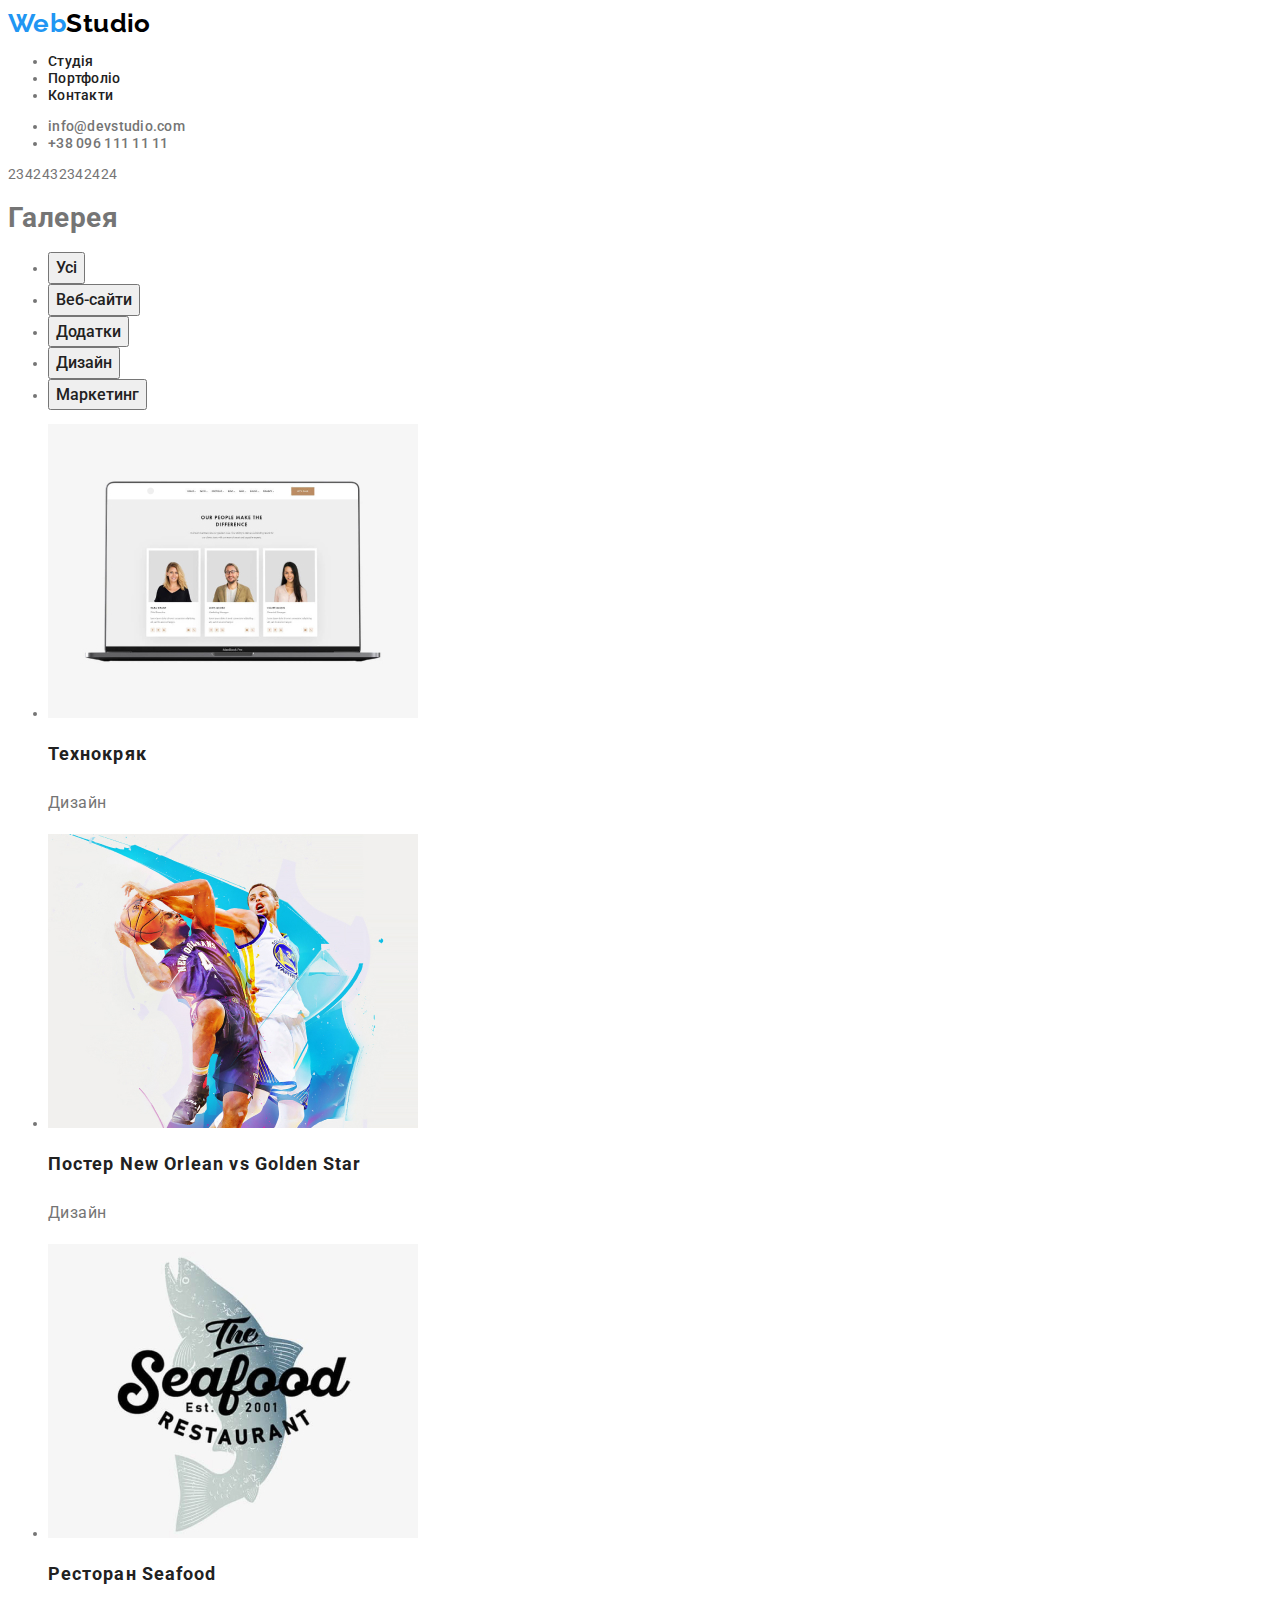
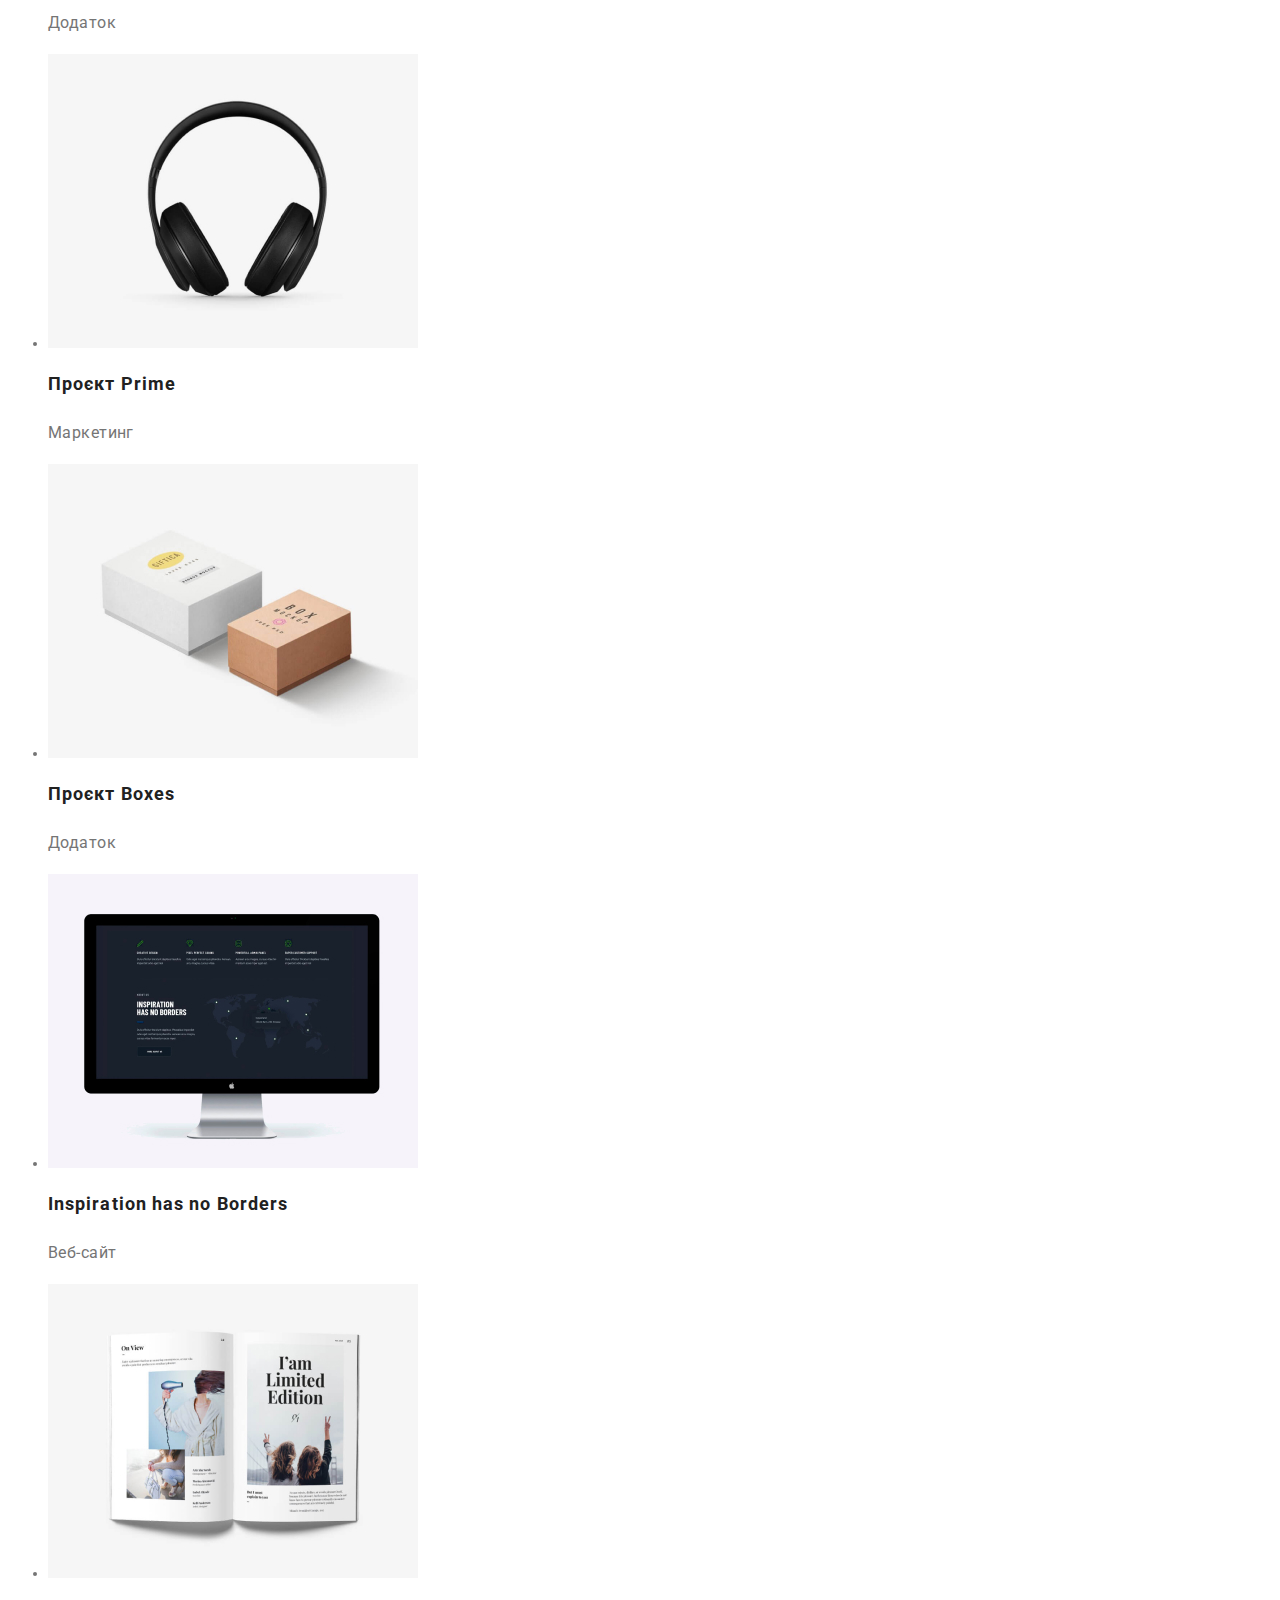
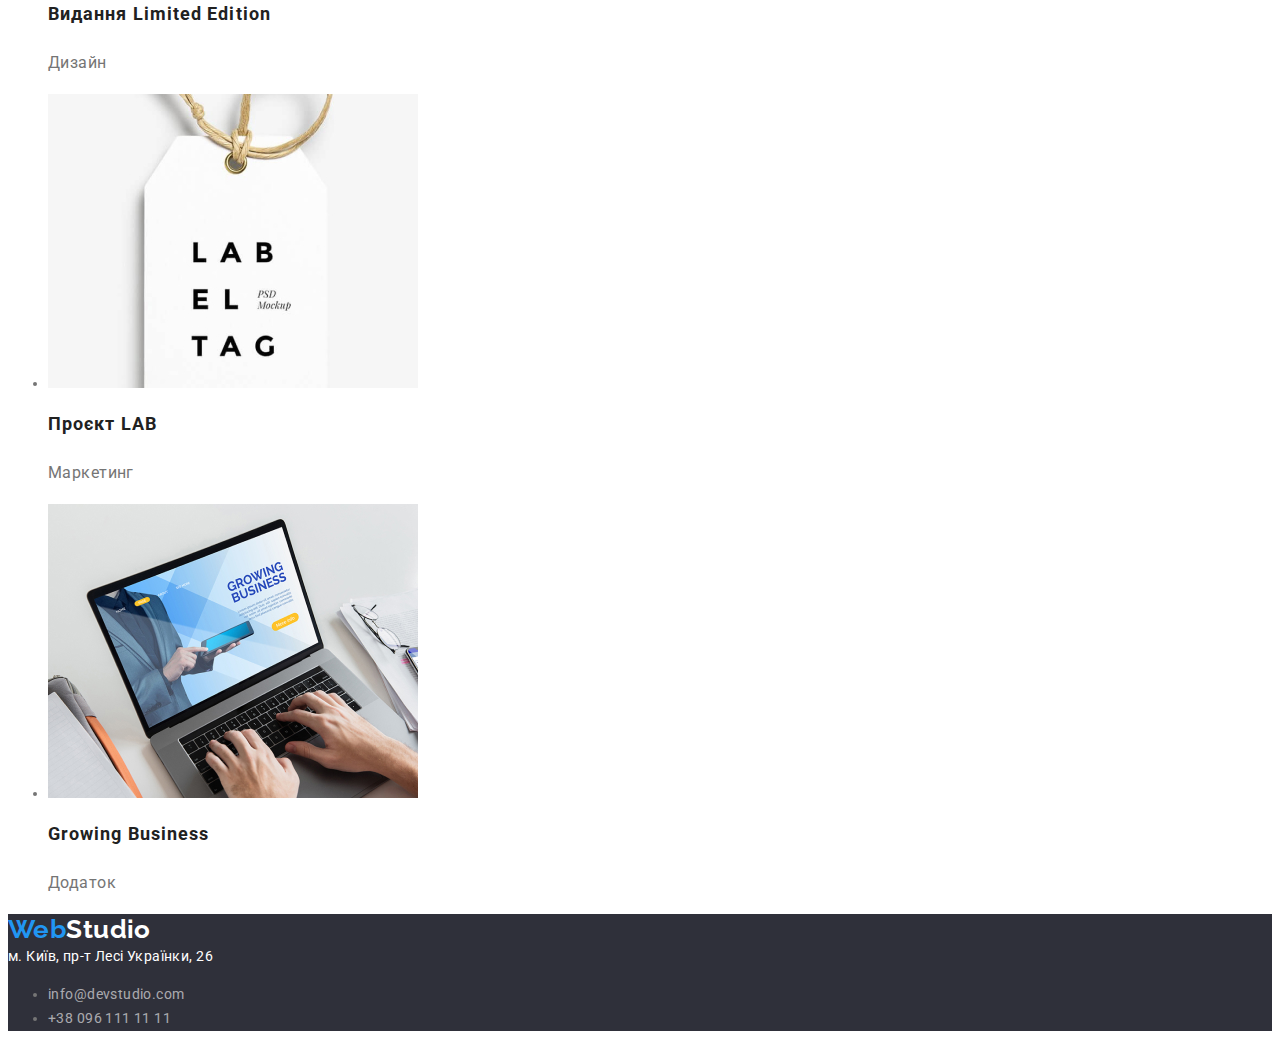
==== portfolio.html @ 1eab0b40 "додає файли дз2" ====
<!DOCTYPE html>
<html lang="en">
<head>
    <meta charset="UTF-8">
    <meta http-equiv="X-UA-Compatible" content="IE=edge">
    <meta name="viewport" content="width=device-width, initial-scale=1.0">
    <title>Document</title>
    <link href="https://fonts.googleapis.com/css2?family=Raleway:wght@700&family=Roboto:wght@400;500;700;900&display=swap"rel="stylesheet">
    <link rel="stylesheet" href="./css/styles.css">
</head>
<body>
<header>

    <a href="./index.html" class="logo link"><span class="first-part">Web</span><span
            class="last-part">Studio</span></a>

    <nav>
        <ul class="site-nav">
            <li><a href="./index.html" class="site-nav-link link">Студія</a></li>
            <li><a href="./portfolio.html" class="site-nav-link link">Портфоліо</a></li>
            <li><a href="" class="site-nav-link link">Контакти</a></li>
        </ul>
    </nav>

    <ul class="header-contacts-list">
        <li class="header-contacts-item"><a href="mailto:info@devstudio.com"
                class="header-contacts-link link">info@devstudio.com</a></li>
        <li class="header-contacts-item"><a href="tel:+380961111111" class="header-contacts-link link">+38 096 111 11
                11</a></li>
    </ul>

</header>


 <main>
    <p>2342432342424</p>


    <section class="gallery">
        <h1>Галерея</h1>
        <ul class="gallery-btn-list">
            <li class="gallery-list-item"><button type="button" class="gallery-btn btn">Усі</button></li>
            <li class="gallery-list-item"><button type="button" class="gallery-btn btn">Веб-сайти</button></li>
            <li class="gallery-list-item"><button type="button" class="gallery-btn btn">Додатки</button></li>
            <li class="gallery-list-item"><button type="button" class="gallery-btn btn">Дизайн</button></li>
            <li class="gallery-list-item"><button type="button" class="gallery-btn btn">Маркетинг</button></li>
        </ul>

        <ul class="gallery-list">
            <li class="gallery-item">
                <a href="" class="link"   >
                    <img src="./images/Веб-сайт.jpg" alt="Технокряк" width="370">
                    <h2 class="gallery-title">Технокряк</h2>
                    <p class="gallery-text">Дизайн</p>
                </a>
            </li>


            <li class="gallery-item">
                <a href="" class="link"  >
                    <img src="./images/Дизайн.jpg" alt="Постер New Orlean vs Golden Star" width="370">
                    <h2 class="gallery-title">Постер New Orlean vs Golden Star</h2>
                    <p class="gallery-text">Дизайн</p>
                </a>
            </li>

            <li class="gallery-item">
                <a href="" class="link"  >
                    <img src="./images/Додаток.jpg" alt="Ресторан Seafood" width="370">
                    <h2 class="gallery-title">Ресторан Seafood</h2>
                    <p class="gallery-text">Додаток</p>
                </a>
            </li>

            <li class="gallery-item">
                <a href="" class="link"  >
                    <img src="./images/Маркетинг.jpg" alt="Проєкт Prime" width="370">
                    <h2 class="gallery-title">Проєкт Prime</h2>
                    <p class="gallery-text">Маркетинг</p>
                </a>
            </li>

            <li class="gallery-item">
                <a href="" class="link"  >
                    <img src="./images/Додаток2.jpg" alt="Проєкт Boxes" width="370">
                    <h2 class="gallery-title">Проєкт Boxes</h2>
                    <p class="gallery-text">Додаток</p>
                </a>
            </li>

            <li class="gallery-item">
                <a href="" class="link"  >
                    <img src="./images/Веб-сайт2.jpg" alt="Inspiration has no Borders" width="370">
                    <h2 class="gallery-title">Inspiration has no Borders</h2>
                    <p class="gallery-text">Веб-сайт</p>
                </a>
            </li>

            <li class="gallery-item">
                <a href="" class="link"  >
                    <img src="./images/Дизайн2.jpg" alt="Видання Limited Edition" width="370">
                    <h2 class="gallery-title">Видання Limited Edition</h2>
                    <p class="gallery-text">Дизайн</p>
                </a>
            </li>

            <li class="gallery-item">
                <a href="" class="link"  >
                    <img src="./images/Маркетинг2.jpg" alt="Проєкт LAB" width="370">
                    <h2 class="gallery-title">Проєкт LAB</h2>
                    <p class="gallery-text">Маркетинг</p>
                </a>
            </li>

            <li class="gallery-item">
                 <a href="" class="link"  >
                    <img src="./images/Додаток3.jpg" alt="Growing Business" width="370">
                    <h2 class="gallery-title">Growing Business</h2>
                    <p class="gallery-text">Додаток</p>
                </a>
            </li>
        </ul>

    </section>
</main>
<footer class="footer">

    <a href="./index.html" class="logo link"><span class="footer-first-part">Web</span><span
            class="footer-last-part">Studio</span></a>
    <address class="address">м. Київ, пр-т Лесі Українки, 26</address>
    <ul class="footer-contacts-list">
        <li class="footer-contacts-item"><a href="mailto:info@devstudio.com"
                class="footer-contacts-link link">info@devstudio.com</a></li>
        <li class="footer-contacts-item"><a href="tel:+380961111111" class="footer-contacts-link link">+38 096 111 11
                11</a></li>
    </ul>

</footer>


</body>
</html>
---- css/styles.css ----
/* Основной цвет текста #212121 */
/* Вторичный цвет текста #757575 */
/* белый #FFFFFF */
/* фон #2F303A */
/* акцент #2196F3 */
/* адрес color: rgba(255, 255, 255, 0.6); */
:root {
    --main-text-color:#212121;
    --accent-color:#2196F3;
    --white-color:#FFFFFF;
    --main-color:#757575;
    --gray-color:#2F303A;
} 


body{
    background-color: var(--white-color);
    color: var(--main-color);
    font-family: Roboto, sans-serif; 
    font-size: 14px;
    letter-spacing: 0.03em;
}
/* button */


.btn {
    cursor: pointer;
}
/* link */
 .link {
    text-decoration: none;
 }
 

/* logo */
.logo {
    font-family: Raleway, sans-serif;
    font-weight: 700;
    font-size: 26px;
    line-height: 1.2;
}
.first-part{
color: var(--accent-color);
}
.last-part{
   color: #000000;
}
/* header */
.site-nav-link {
    color:var(--main-text-color);
    font-weight: 500;
    line-height: 1.14;
    letter-spacing: 0.02em;
}
.site-nav-link:hover,
.site-nav-link:focus{
color: var(--accent-color);
}


.header-contacts-link{
    color: var(--main-color);
    font-weight: 500;
    line-height: 1.14;
    letter-spacing: 0.02em;
}
.header-contacts-link:hover,
.header-contacts-link:focus{
color: var(--accent-color);
}

/* section hero */

.hero{
    background-color: var(--gray-color)
}

.hero-title {
    color: var(--white-color);
    font-weight: 900;
    font-size: 44px;
    line-height: 1.36;
    letter-spacing: 0.06em;
}
.hero-btn{
    font-weight: 700;
    font-size: 16px;
    line-height: 1.87;
    letter-spacing: 0.06em;
    color: var(--white-color);
    font-family: inherit;
    background-color: var(--accent-color);

}


/* features */
.features-title{
    font-weight: 700;
    font-size: 14px;
    line-height: 1.14px;
    color: var(--main-text-color);
}
 .features-text {
     font-size: 14px;
     line-height: 1.7;
 }
/* section-world */
.world-title{
    font-weight: 700;
    font-size: 36px;
    line-height: 42px;
    color:var(--main-text-color);
}


/* teams */
.teams-title{
    font-weight: 700;
    font-size: 36px;
    line-height: 1.16;
    color: var(--main-text-color);
}

.teams-title-name{
    font-weight: 500;
    font-size: 16px;
    line-height: 1.18;     
    color: var(--main-text-color);
}
.team-text{
    font-size: 16px;
    line-height: 1.18;
}

/* footer */
.footer{
    background-color: var(--gray-color);
}
.footer-first-part{
    color: var(--accent-color)
}
.footer-last-part{
color: var(--white-color);
}

.footer-contacts-link {
    color: rgba(255, 255, 255, 0.6);
    line-height: 1.7;
}
.footer-contacts-link:hover,
.footer-contacts-link:focus {
    color: var(--accent-color);
}
.address{
    line-height: 1.71;      
    color: #FFFFFF;
    font-style: normal;
}
/* gallery-btn */
.gallery{


}
.gallery-btn {
    font-weight: 500;
    font-size: 16px;
    line-height: 1.6;
    color: var(--main-text-color);
    font-family: inherit;
}
.gallery-btn:hover,
.gallery-btn:focus
{
    color: var(--white-color);
    background-color: var(--accent-color);
}



/* gallery-title */
.gallery-title{
    font-weight: 700;
    font-size: 18px;
    line-height: 2;
    letter-spacing: 0.06em;
    color: #212121;
}
.gallery-text{
    font-size: 16px;
    line-height: 30px;
    color: #757575;
}
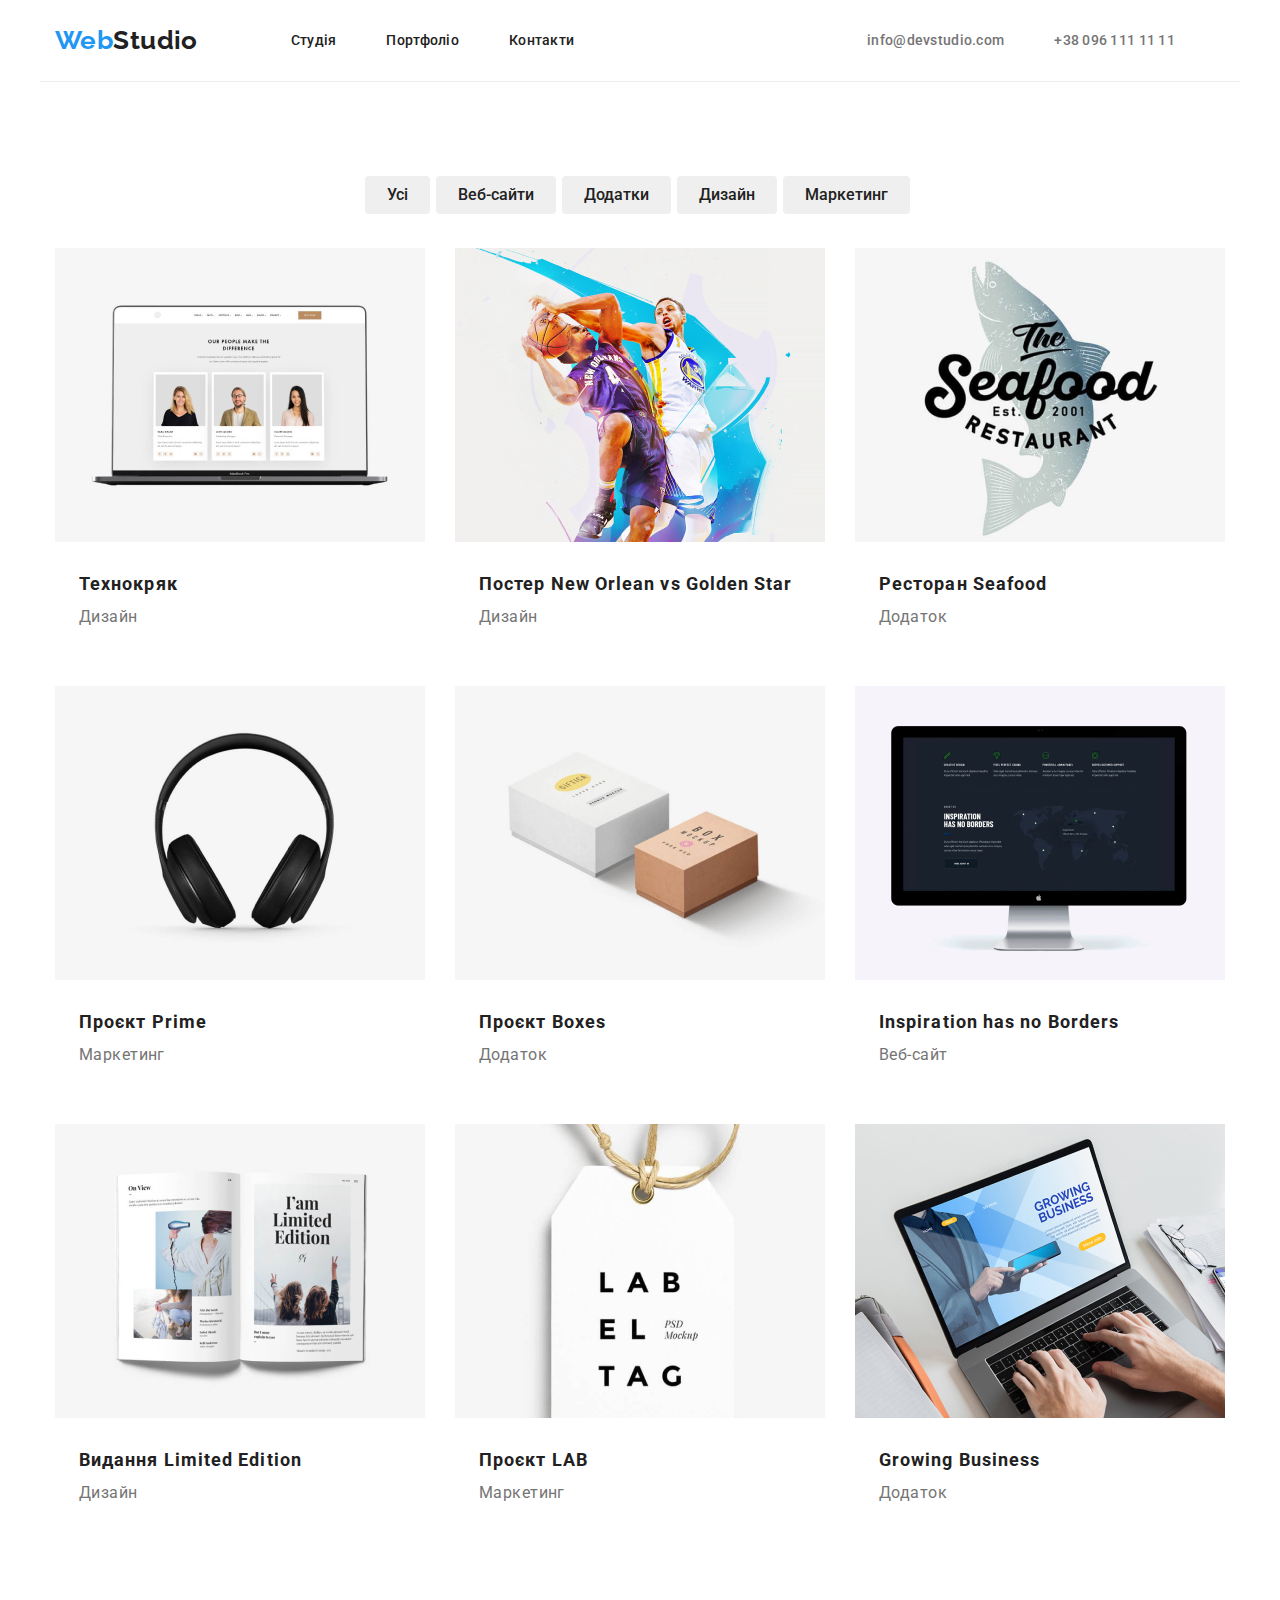
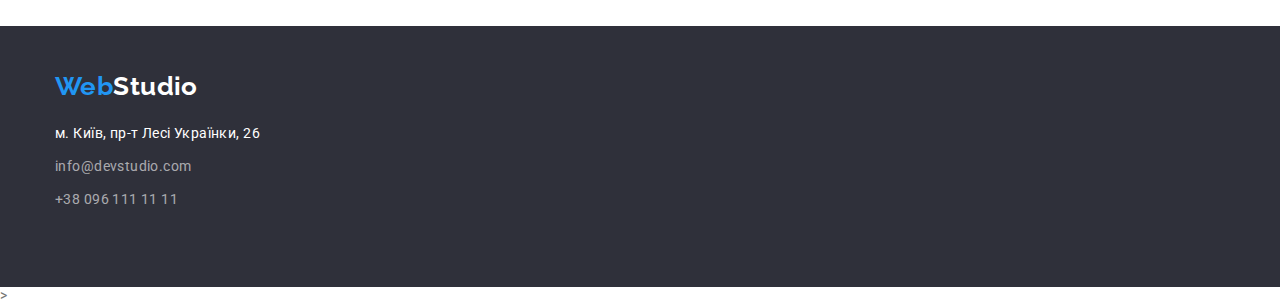
==== commit 1b2d77f2: "додає фінальне позиціювання" ====
--- a/portfolio.html
+++ b/portfolio.html
@@ -6,136 +6,141 @@
     <meta name="viewport" content="width=device-width, initial-scale=1.0">
     <title>Document</title>
     <link href="https://fonts.googleapis.com/css2?family=Raleway:wght@700&family=Roboto:wght@400;500;700;900&display=swap"rel="stylesheet">
+    <link rel="stylesheet" href="https://cdn.jsdelivr.net/npm/modern-normalize@1.1.0/modern-normalize.min.css">
     <link rel="stylesheet" href="./css/styles.css">
 </head>
 <body>
 <header>
 
-    <a href="./index.html" class="logo link"><span class="first-part">Web</span><span
-            class="last-part">Studio</span></a>
+    <div class="header-container container">
 
-    <nav>
-        <ul class="site-nav">
-            <li><a href="./index.html" class="site-nav-link link">Студія</a></li>
-            <li><a href="./portfolio.html" class="site-nav-link link">Портфоліо</a></li>
-            <li><a href="" class="site-nav-link link">Контакти</a></li>
+        <a href="./index.html" class="logo link"><span class="first-part">Web</span><span
+                class="last-part">Studio</span></a>
+
+        <nav class="header-nav">
+            <ul class="site-nav list ">
+                <li class="site-nav-item"><a href="./index.html" class="site-nav-link link">Студія</a></li>
+                <li class="site-nav-item"><a href="./portfolio.html" class="site-nav-link link">Портфоліо</a></li>
+                <li class="site-nav-item"><a href="" class="site-nav-link link">Контакти</a></li>
+            </ul>
+        </nav>
+
+        <ul class="header-contacts-list list">
+            <li class="header-contacts-item"><a href="mailto:info@devstudio.com"
+                    class="header-contacts-link link">info@devstudio.com</a></li>
+            <li class="header-contacts-item"><a href="tel:+380961111111" class="header-contacts-link link">+38 096 111
+                    11 11</a></li>
         </ul>
-    </nav>
-
-    <ul class="header-contacts-list">
-        <li class="header-contacts-item"><a href="mailto:info@devstudio.com"
-                class="header-contacts-link link">info@devstudio.com</a></li>
-        <li class="header-contacts-item"><a href="tel:+380961111111" class="header-contacts-link link">+38 096 111 11
-                11</a></li>
-    </ul>
-
+    </div>
 </header>
 
 
  <main>
-    <p>2342432342424</p>
 
 
-    <section class="gallery">
-        <h1>Галерея</h1>
-        <ul class="gallery-btn-list">
-            <li class="gallery-list-item"><button type="button" class="gallery-btn btn">Усі</button></li>
-            <li class="gallery-list-item"><button type="button" class="gallery-btn btn">Веб-сайти</button></li>
-            <li class="gallery-list-item"><button type="button" class="gallery-btn btn">Додатки</button></li>
-            <li class="gallery-list-item"><button type="button" class="gallery-btn btn">Дизайн</button></li>
-            <li class="gallery-list-item"><button type="button" class="gallery-btn btn">Маркетинг</button></li>
-        </ul>
 
-        <ul class="gallery-list">
-            <li class="gallery-item">
-                <a href="" class="link"   >
-                    <img src="./images/Веб-сайт.jpg" alt="Технокряк" width="370">
-                    <h2 class="gallery-title">Технокряк</h2>
-                    <p class="gallery-text">Дизайн</p>
-                </a>
-            </li>
+    <section class="gallery section">
+        <div class="container">
+            <h1 class="shadow-title">Галерея</h1>
+           
+                <ul class="gallery-btn-list list">
+                    <li class="gallery-list-item"><button type="button" class="gallery-btn btn">Усі</button></li>
+                    <li class="gallery-list-item"><button type="button" class="gallery-btn btn">Веб-сайти</button></li>
+                    <li class="gallery-list-item"><button type="button" class="gallery-btn btn">Додатки</button></li>
+                    <li class="gallery-list-item"><button type="button" class="gallery-btn btn">Дизайн</button></li>
+                    <li class="gallery-list-item"><button type="button" class="gallery-btn btn">Маркетинг</button></li>
+                </ul>
+           
+            <ul class="gallery-list list">
+                <li class="gallery-item">
+                    <a href="" class="link"   >
+                        <img src="./images/Веб-сайт.jpg" alt="Технокряк" width="370">
+                        <h2 class="gallery-title">Технокряк</h2>
+                        <p class="gallery-text">Дизайн</p>
+                    </a>
+                </li>
 
 
-            <li class="gallery-item">
-                <a href="" class="link"  >
-                    <img src="./images/Дизайн.jpg" alt="Постер New Orlean vs Golden Star" width="370">
-                    <h2 class="gallery-title">Постер New Orlean vs Golden Star</h2>
-                    <p class="gallery-text">Дизайн</p>
-                </a>
-            </li>
+                <li class="gallery-item">
+                    <a href="" class="link"  >
+                        <img src="./images/Дизайн.jpg" alt="Постер New Orlean vs Golden Star" width="370">
+                        <h2 class="gallery-title">Постер New Orlean vs Golden Star</h2>
+                        <p class="gallery-text">Дизайн</p>
+                    </a>
+                </li>
 
-            <li class="gallery-item">
-                <a href="" class="link"  >
-                    <img src="./images/Додаток.jpg" alt="Ресторан Seafood" width="370">
-                    <h2 class="gallery-title">Ресторан Seafood</h2>
-                    <p class="gallery-text">Додаток</p>
-                </a>
-            </li>
+                <li class="gallery-item">
+                    <a href="" class="link"  >
+                        <img src="./images/Додаток.jpg" alt="Ресторан Seafood" width="370">
+                        <h2 class="gallery-title">Ресторан Seafood</h2>
+                        <p class="gallery-text">Додаток</p>
+                    </a>
+                </li>
 
-            <li class="gallery-item">
-                <a href="" class="link"  >
-                    <img src="./images/Маркетинг.jpg" alt="Проєкт Prime" width="370">
-                    <h2 class="gallery-title">Проєкт Prime</h2>
-                    <p class="gallery-text">Маркетинг</p>
-                </a>
-            </li>
+                <li class="gallery-item">
+                    <a href="" class="link"  >
+                        <img src="./images/Маркетинг.jpg" alt="Проєкт Prime" width="370">
+                        <h2 class="gallery-title">Проєкт Prime</h2>
+                        <p class="gallery-text">Маркетинг</p>
+                    </a>
+                </li>
 
-            <li class="gallery-item">
-                <a href="" class="link"  >
-                    <img src="./images/Додаток2.jpg" alt="Проєкт Boxes" width="370">
-                    <h2 class="gallery-title">Проєкт Boxes</h2>
-                    <p class="gallery-text">Додаток</p>
-                </a>
-            </li>
+                <li class="gallery-item">
+                    <a href="" class="link"  >
+                        <img src="./images/Додаток2.jpg" alt="Проєкт Boxes" width="370">
+                        <h2 class="gallery-title">Проєкт Boxes</h2>
+                        <p class="gallery-text">Додаток</p>
+                    </a>
+                </li>
 
-            <li class="gallery-item">
-                <a href="" class="link"  >
-                    <img src="./images/Веб-сайт2.jpg" alt="Inspiration has no Borders" width="370">
-                    <h2 class="gallery-title">Inspiration has no Borders</h2>
-                    <p class="gallery-text">Веб-сайт</p>
-                </a>
-            </li>
+                <li class="gallery-item">
+                    <a href="" class="link"  >
+                        <img src="./images/Веб-сайт2.jpg" alt="Inspiration has no Borders" width="370">
+                        <h2 class="gallery-title">Inspiration has no Borders</h2>
+                        <p class="gallery-text">Веб-сайт</p>
+                    </a>
+                </li>
 
-            <li class="gallery-item">
-                <a href="" class="link"  >
-                    <img src="./images/Дизайн2.jpg" alt="Видання Limited Edition" width="370">
-                    <h2 class="gallery-title">Видання Limited Edition</h2>
-                    <p class="gallery-text">Дизайн</p>
-                </a>
-            </li>
+                <li class="gallery-item">
+                    <a href="" class="link"  >
+                        <img src="./images/Дизайн2.jpg" alt="Видання Limited Edition" width="370">
+                        <h2 class="gallery-title">Видання Limited Edition</h2>
+                        <p class="gallery-text">Дизайн</p>
+                    </a>
+                </li>
 
-            <li class="gallery-item">
-                <a href="" class="link"  >
-                    <img src="./images/Маркетинг2.jpg" alt="Проєкт LAB" width="370">
-                    <h2 class="gallery-title">Проєкт LAB</h2>
-                    <p class="gallery-text">Маркетинг</p>
-                </a>
-            </li>
+                <li class="gallery-item">
+                    <a href="" class="link"  >
+                        <img src="./images/Маркетинг2.jpg" alt="Проєкт LAB" width="370">
+                        <h2 class="gallery-title">Проєкт LAB</h2>
+                        <p class="gallery-text">Маркетинг</p>
+                    </a>
+                </li>
 
-            <li class="gallery-item">
-                 <a href="" class="link"  >
-                    <img src="./images/Додаток3.jpg" alt="Growing Business" width="370">
-                    <h2 class="gallery-title">Growing Business</h2>
-                    <p class="gallery-text">Додаток</p>
-                </a>
-            </li>
-        </ul>
-
+                <li class="gallery-item">
+                    <a href="" class="link"  >
+                        <img src="./images/Додаток3.jpg" alt="Growing Business" width="370">
+                        <h2 class="gallery-title">Growing Business</h2>
+                        <p class="gallery-text">Додаток</p>
+                    </a>
+                </li>
+            </ul>
+        </div>
     </section>
 </main>
 <footer class="footer">
-
-    <a href="./index.html" class="logo link"><span class="footer-first-part">Web</span><span
-            class="footer-last-part">Studio</span></a>
-    <address class="address">м. Київ, пр-т Лесі Українки, 26</address>
-    <ul class="footer-contacts-list">
-        <li class="footer-contacts-item"><a href="mailto:info@devstudio.com"
-                class="footer-contacts-link link">info@devstudio.com</a></li>
-        <li class="footer-contacts-item"><a href="tel:+380961111111" class="footer-contacts-link link">+38 096 111 11
-                11</a></li>
-    </ul>
-
-</footer>
+    <div class="footer-container container">
+        <a href="./index.html" class="footer-logo link"><span class="footer-first-part">Web</span><span
+                class="footer-last-part">Studio</span></a>
+        <address class="address">м. Київ, пр-т Лесі Українки, 26</address>
+        <ul class="footer-contacts-list list">
+            <li class="footer-contacts-mailto"><a href="mailto:info@devstudio.com"
+                    class="footer-contacts-link link">info@devstudio.com</a></li>
+            <li class="footer-contacts-tel"><a href="tel:+380961111111" class="footer-contacts-link link">+38 096 111 11
+                    11</a></li>
+        </ul>
+    </div>
+</footer>>
 
 
 </body>
--- a/css/styles.css
+++ b/css/styles.css
@@ -10,6 +10,7 @@
     --white-color:#FFFFFF;
     --main-color:#757575;
     --gray-color:#2F303A;
+    --line-color:#D9D9D9;
 } 
 
 
@@ -20,20 +21,56 @@
     font-size: 14px;
     letter-spacing: 0.03em;
 }
+
+/* reset */
+
+h1,h2,h3,h4,h5,h6,p {
+    margin: 0;
+}
+img{
+    display: block;
+}
+
+
+.list {
+    list-style: none;
+    margin: 0;
+    padding: 0;
+}
+
+ .link {
+     text-decoration: none;
+ }
+
+
+
+/* reset end */
+.container{
+    width: 1200px;
+    margin: 0 auto;
+    padding: 0 15px;
+}
+
+.section{
+    padding-top: 94px;
+    padding-bottom: 94px;
+}
+
 /* button */
 
 
 .btn {
     cursor: pointer;
 }
-/* link */
- .link {
-    text-decoration: none;
- }
+
+
  
 
 /* logo */
 .logo {
+    padding: 25px 0;
+    margin-right: 93px;
+    display: block;
     font-family: Raleway, sans-serif;
     font-weight: 700;
     font-size: 26px;
@@ -43,10 +80,42 @@
 color: var(--accent-color);
 }
 .last-part{
-   color: #000000;
+   color: var(--main-text-color)
 }
 /* header */
+
+
+.header-nav{
+    margin-right: auto;
+}
+  
+.header-container{
+    border-bottom: 1px solid #ECECEC;
+    display: flex;
+    align-items: center;
+}
+
+ .site-nav{
+    display: flex;
+    align-items: center;
+ }
+
+ .site-nav-item:not(:last-child)
+ {
+    margin-right: 50px;
+ }
+
+ .header-contacts-list{
+    display: flex;
+    align-items: center;
+ }
+
+ .header-contacts-item{
+    margin-right: 50px;
+ }
+
 .site-nav-link {
+    padding: 40px 0;
     color:var(--main-text-color);
     font-weight: 500;
     line-height: 1.14;
@@ -69,13 +138,18 @@
 color: var(--accent-color);
 }
 
-/* section hero */
+/* HERO*/
 
 .hero{
     background-color: var(--gray-color)
 }
 
 .hero-title {
+    margin-bottom: 30px;
+    margin-left: auto;
+    margin-right: auto;
+    width: 696px;
+    text-align: center;
     color: var(--white-color);
     font-weight: 900;
     font-size: 44px;
@@ -83,6 +157,10 @@
     letter-spacing: 0.06em;
 }
 .hero-btn{
+    border: var(--accent-color);
+    border-radius: 4px;
+    display: block;
+    margin: auto;
     font-weight: 700;
     font-size: 16px;
     line-height: 1.87;
@@ -90,23 +168,41 @@
     color: var(--white-color);
     font-family: inherit;
     background-color: var(--accent-color);
-
-}
-
+}
+
+.hero-container{
+    margin-top: 200px;
+    margin-bottom: 200px;
+}
 
 /* features */
 .features-title{
+    margin-bottom: 10px;
     font-weight: 700;
     font-size: 14px;
     line-height: 1.14px;
     color: var(--main-text-color);
 }
+  .features-list{
+    display: flex;
+  }
+
+ .features-item{
+    width: 270px;
+    flex-direction: row;
+    margin-right: 30px;
+ }
+
  .features-text {
      font-size: 14px;
      line-height: 1.7;
  }
 /* section-world */
+
+
 .world-title{
+    margin-bottom: 50px;
+    text-align: center;
     font-weight: 700;
     font-size: 36px;
     line-height: 42px;
@@ -114,8 +210,34 @@
 }
 
 
+.world-list{
+    display: flex;
+}
+.world-item{
+    margin-right: 30px;
+}
+
 /* teams */
+.teams{
+background: #F5F4FA;
+}
+
+.teams-list{
+    display: flex;
+    gap: 30px;
+}
+.team-wrapper{
+    padding-top: 30px;
+    padding-bottom: 30px;
+}
+.teams-item{
+    background-color: var(--white-color);
+    border-radius: 0px 0px 4px 4px;
+    flex-basis: calc((100% - 30px * 2) / 4);
+}
 .teams-title{
+    text-align: center;
+    margin-bottom: 50px;
     font-weight: 700;
     font-size: 36px;
     line-height: 1.16;
@@ -123,12 +245,15 @@
 }
 
 .teams-title-name{
+    text-align: center;
+    margin-bottom: 10px;
     font-weight: 500;
     font-size: 16px;
     line-height: 1.18;     
     color: var(--main-text-color);
 }
 .team-text{
+    text-align: center;
     font-size: 16px;
     line-height: 1.18;
 }
@@ -137,11 +262,32 @@
 .footer{
     background-color: var(--gray-color);
 }
+
+.footer-logo{
+    margin-top: 45px;
+    margin-bottom: 20px;
+    display: inline-block;
+    margin-right: 93px;
+    font-family: Raleway, sans-serif;
+    font-weight: 700;
+    font-size: 26px;
+    line-height: 1.2;
+}
 .footer-first-part{
     color: var(--accent-color)
 }
 .footer-last-part{
 color: var(--white-color);
+}
+
+
+.footer-contacts-mailto{
+    margin-bottom: 9px;
+}
+
+
+.footer-contacts-tel{
+    padding-bottom: 75px;
 }
 
 .footer-contacts-link {
@@ -153,16 +299,31 @@
     color: var(--accent-color);
 }
 .address{
+    margin-bottom: 9px;
     line-height: 1.71;      
     color: #FFFFFF;
     font-style: normal;
 }
+
+.footer-container{
+    /* margin-bottom: 26px;
+    display: block; */
+
+   
+}
 /* gallery-btn */
 .gallery{
 
 
 }
 .gallery-btn {
+    margin-right: 6px;
+    padding-right: 22px;
+    padding-left: 22px;
+    padding-top: 6px;
+    padding-bottom: 6px;
+    border-radius: 4px;
+    border: 0;
     font-weight: 500;
     font-size: 16px;
     line-height: 1.6;
@@ -176,18 +337,53 @@
     background-color: var(--accent-color);
 }
 
-
+.gallery-btn-list{
+    display: flex;
+    justify-content: center;
+    margin-bottom: 34px;
+    
+}
+
+
+
+
+
+
+.gallery-list{
+    gap: 30px;
+    display: flex;
+    flex-wrap: wrap;
+    padding: 0;
+    margin: 0;
+
+}
+
+
+.gallery-list-item{
+    display: inline-block;
+
+}
+.shadow-title{
+    display: none;
+}
 
 /* gallery-title */
 .gallery-title{
+    padding-left: 24px;
+    padding-right: 24px;
+    padding-top: 24px;
     font-weight: 700;
     font-size: 18px;
     line-height: 2;
     letter-spacing: 0.06em;
-    color: #212121;
+    color: var(--main-text-color);
 }
 .gallery-text{
+    padding-left: 24px;
+    padding-right: 24px;
+    padding-bottom: 24px;
+  
     font-size: 16px;
     line-height: 30px;
-    color: #757575;
+    color: var(--main-color);
 }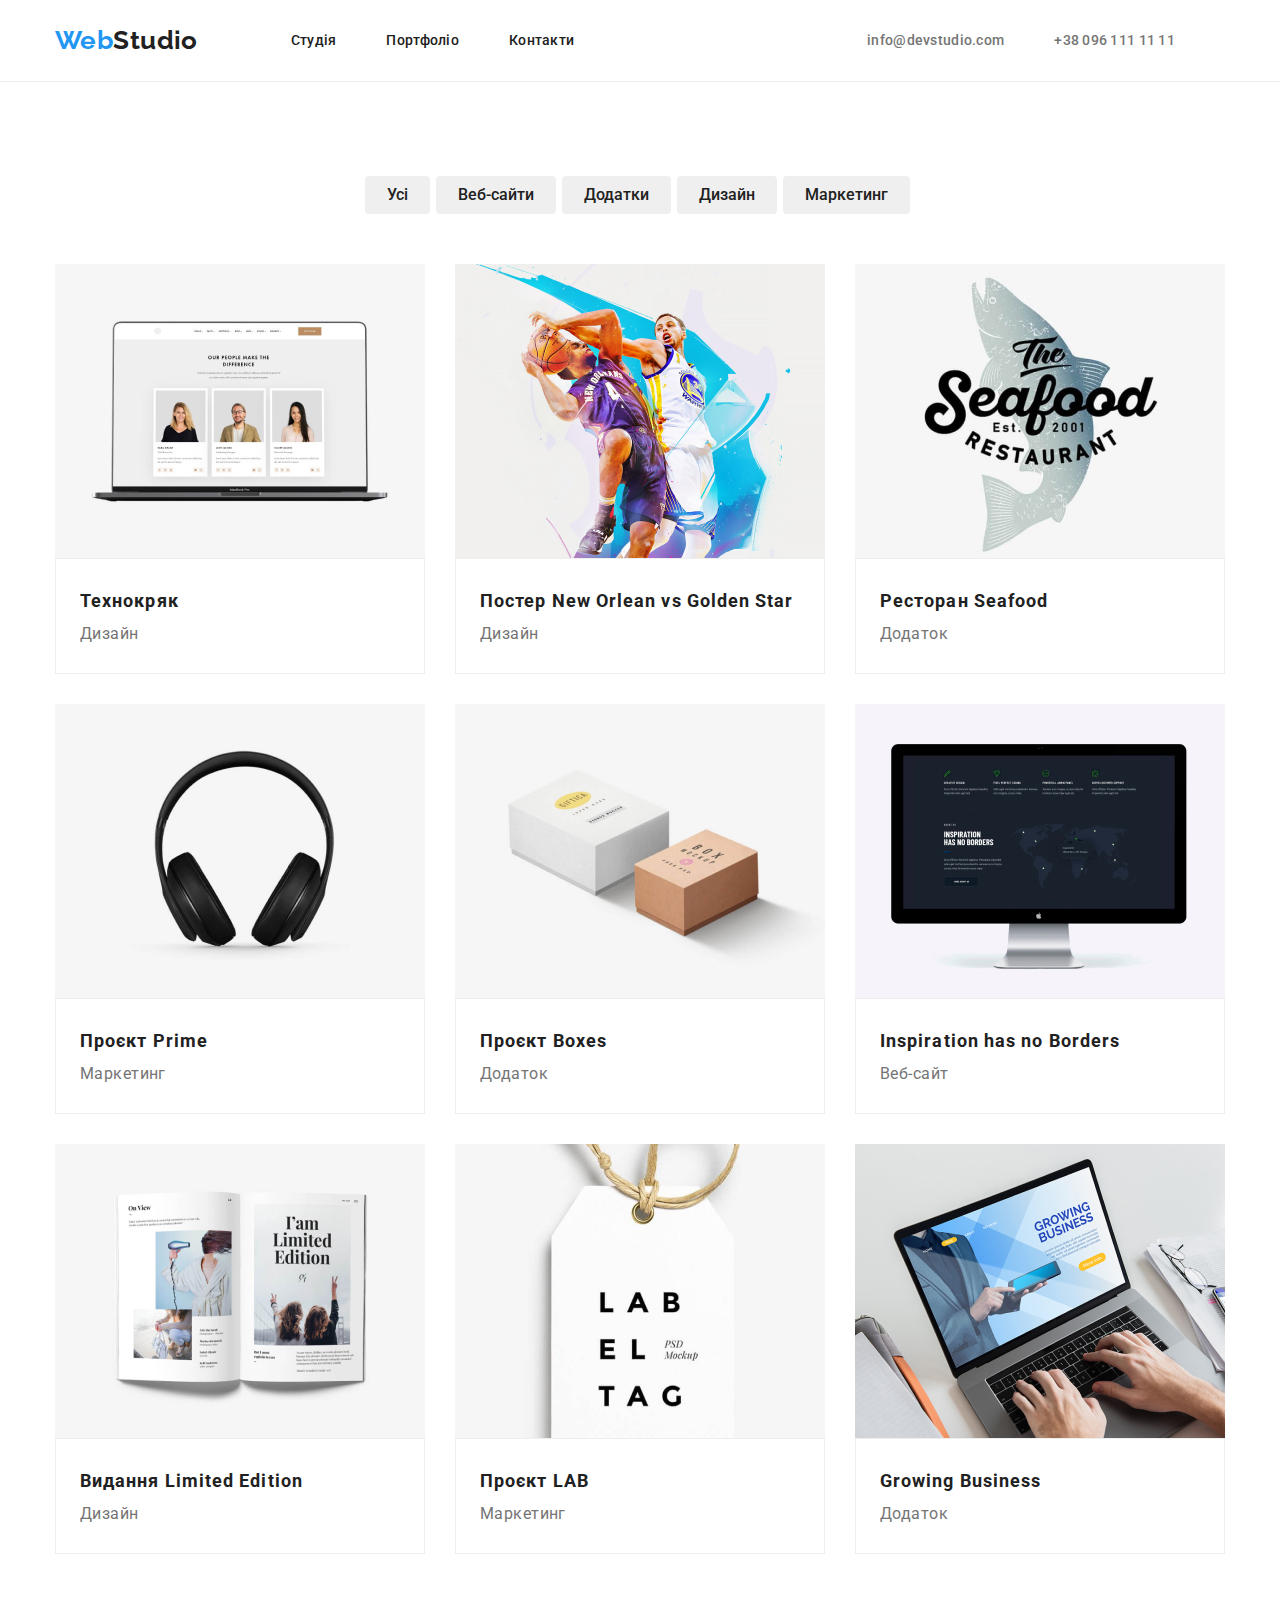
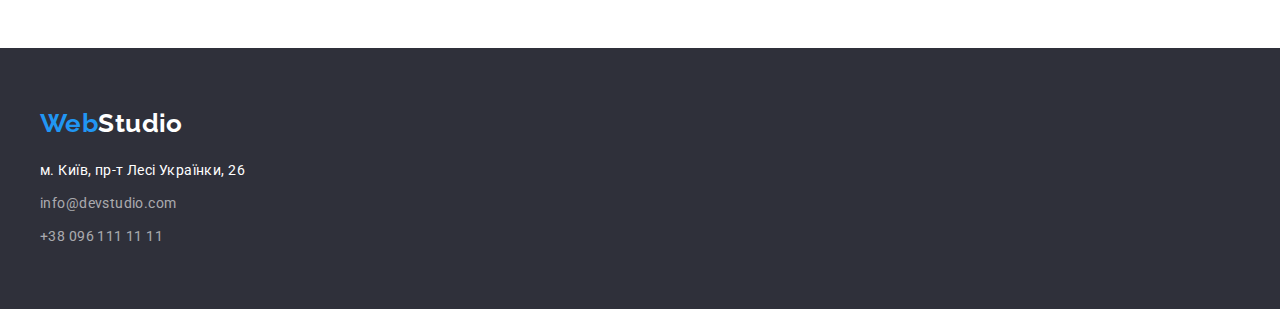
==== commit c30af378: "вносить фікси" ====
--- a/portfolio.html
+++ b/portfolio.html
@@ -10,7 +10,7 @@
     <link rel="stylesheet" href="./css/styles.css">
 </head>
 <body>
-<header>
+<header class="header">
 
     <div class="header-container container">
 
@@ -55,8 +55,10 @@
                 <li class="gallery-item">
                     <a href="" class="link"   >
                         <img src="./images/Веб-сайт.jpg" alt="Технокряк" width="370">
-                        <h2 class="gallery-title">Технокряк</h2>
-                        <p class="gallery-text">Дизайн</p>
+                        <div class="container-text">
+                            <h2 class="gallery-title">Технокряк</h2>
+                            <p class="gallery-text">Дизайн</p>
+                        </div>
                     </a>
                 </li>
 
@@ -64,64 +66,80 @@
                 <li class="gallery-item">
                     <a href="" class="link"  >
                         <img src="./images/Дизайн.jpg" alt="Постер New Orlean vs Golden Star" width="370">
-                        <h2 class="gallery-title">Постер New Orlean vs Golden Star</h2>
-                        <p class="gallery-text">Дизайн</p>
+                        <div class="container-text">
+                            <h2 class="gallery-title">Постер New Orlean vs Golden Star</h2>
+                            <p class="gallery-text">Дизайн</p>
+                        </div>
                     </a>
                 </li>
 
                 <li class="gallery-item">
                     <a href="" class="link"  >
                         <img src="./images/Додаток.jpg" alt="Ресторан Seafood" width="370">
-                        <h2 class="gallery-title">Ресторан Seafood</h2>
-                        <p class="gallery-text">Додаток</p>
+                        <div class="container-text">
+                            <h2 class="gallery-title">Ресторан Seafood</h2>
+                            <p class="gallery-text">Додаток</p>
+                        </div>
                     </a>
                 </li>
 
                 <li class="gallery-item">
                     <a href="" class="link"  >
                         <img src="./images/Маркетинг.jpg" alt="Проєкт Prime" width="370">
-                        <h2 class="gallery-title">Проєкт Prime</h2>
-                        <p class="gallery-text">Маркетинг</p>
+                        <div class="container-text">
+                            <h2 class="gallery-title">Проєкт Prime</h2>
+                            <p class="gallery-text">Маркетинг</p>
+                        </div>
                     </a>
                 </li>
 
                 <li class="gallery-item">
                     <a href="" class="link"  >
                         <img src="./images/Додаток2.jpg" alt="Проєкт Boxes" width="370">
-                        <h2 class="gallery-title">Проєкт Boxes</h2>
-                        <p class="gallery-text">Додаток</p>
+                        <div class="container-text">
+                            <h2 class="gallery-title">Проєкт Boxes</h2>
+                            <p class="gallery-text">Додаток</p>
+                        </div>
                     </a>
                 </li>
 
                 <li class="gallery-item">
                     <a href="" class="link"  >
                         <img src="./images/Веб-сайт2.jpg" alt="Inspiration has no Borders" width="370">
-                        <h2 class="gallery-title">Inspiration has no Borders</h2>
-                        <p class="gallery-text">Веб-сайт</p>
+                        <div class="container-text">
+                            <h2 class="gallery-title">Inspiration has no Borders</h2>
+                            <p class="gallery-text">Веб-сайт</p>
+                        </div>
                     </a>
                 </li>
 
                 <li class="gallery-item">
                     <a href="" class="link"  >
                         <img src="./images/Дизайн2.jpg" alt="Видання Limited Edition" width="370">
-                        <h2 class="gallery-title">Видання Limited Edition</h2>
-                        <p class="gallery-text">Дизайн</p>
+                        <div class="container-text">
+                            <h2 class="gallery-title">Видання Limited Edition</h2>
+                            <p class="gallery-text">Дизайн</p>
+                        </div>
                     </a>
                 </li>
 
                 <li class="gallery-item">
                     <a href="" class="link"  >
                         <img src="./images/Маркетинг2.jpg" alt="Проєкт LAB" width="370">
-                        <h2 class="gallery-title">Проєкт LAB</h2>
-                        <p class="gallery-text">Маркетинг</p>
+                        <div class="container-text">
+                            <h2 class="gallery-title">Проєкт LAB</h2>
+                            <p class="gallery-text">Маркетинг</p>
+                        </div>
                     </a>
                 </li>
 
                 <li class="gallery-item">
                     <a href="" class="link"  >
                         <img src="./images/Додаток3.jpg" alt="Growing Business" width="370">
-                        <h2 class="gallery-title">Growing Business</h2>
-                        <p class="gallery-text">Додаток</p>
+                        <div class="container-text">
+                            <h2 class="gallery-title">Growing Business</h2>
+                            <p class="gallery-text">Додаток</p>
+                        </div>
                     </a>
                 </li>
             </ul>
@@ -140,7 +158,7 @@
                     11</a></li>
         </ul>
     </div>
-</footer>>
+</footer>
 
 
 </body>
--- a/css/styles.css
+++ b/css/styles.css
@@ -84,13 +84,15 @@
 }
 /* header */
 
-
+.header{
+    border-bottom: 1px solid #ECECEC;
+}
 .header-nav{
     margin-right: auto;
 }
   
 .header-container{
-    border-bottom: 1px solid #ECECEC;
+   
     display: flex;
     align-items: center;
 }
@@ -115,7 +117,7 @@
  }
 
 .site-nav-link {
-    padding: 40px 0;
+    padding: 32px 0;
     color:var(--main-text-color);
     font-weight: 500;
     line-height: 1.14;
@@ -141,7 +143,9 @@
 /* HERO*/
 
 .hero{
-    background-color: var(--gray-color)
+    background-color: var(--gray-color);
+    padding-top: 200px;
+    
 }
 
 .hero-title {
@@ -157,6 +161,10 @@
     letter-spacing: 0.06em;
 }
 .hero-btn{
+    padding-left: 32px;
+    padding-right: 32px;
+    padding-top: 10px;
+    padding-bottom: 10px;
     border: var(--accent-color);
     border-radius: 4px;
     display: block;
@@ -170,17 +178,14 @@
     background-color: var(--accent-color);
 }
 
-.hero-container{
-    margin-top: 200px;
-    margin-bottom: 200px;
-}
+
 
 /* features */
 .features-title{
     margin-bottom: 10px;
     font-weight: 700;
     font-size: 14px;
-    line-height: 1.14px;
+    line-height: 1.14;
     color: var(--main-text-color);
 }
   .features-list{
@@ -188,10 +193,13 @@
   }
 
  .features-item{
-    width: 270px;
+    width:270px;
     flex-direction: row;
     margin-right: 30px;
  }
+.features-item:last-child{
+    margin-right: 0;
+}
 
  .features-text {
      font-size: 14px;
@@ -261,13 +269,17 @@
 /* footer */
 .footer{
     background-color: var(--gray-color);
-}
-
+    padding-top: 60px;
+    padding-bottom: 60px;
+}
+
+.footer-container{
+    padding-top: 60px;
+    padding-bottom: 60px;
+}
 .footer-logo{
-    margin-top: 45px;
     margin-bottom: 20px;
     display: inline-block;
-    margin-right: 93px;
     font-family: Raleway, sans-serif;
     font-weight: 700;
     font-size: 26px;
@@ -286,9 +298,10 @@
 }
 
 
-.footer-contacts-tel{
-    padding-bottom: 75px;
-}
+.footer-contacts-list{
+    margin-bottom: 0;
+}
+
 
 .footer-contacts-link {
     color: rgba(255, 255, 255, 0.6);
@@ -304,18 +317,12 @@
     color: #FFFFFF;
     font-style: normal;
 }
-
 .footer-container{
-    /* margin-bottom: 26px;
-    display: block; */
-
-   
-}
+  padding: 0;
+}
+
 /* gallery-btn */
-.gallery{
-
-
-}
+
 .gallery-btn {
     margin-right: 6px;
     padding-right: 22px;
@@ -329,7 +336,7 @@
     line-height: 1.6;
     color: var(--main-text-color);
     font-family: inherit;
-}
+    }
 .gallery-btn:hover,
 .gallery-btn:focus
 {
@@ -340,7 +347,7 @@
 .gallery-btn-list{
     display: flex;
     justify-content: center;
-    margin-bottom: 34px;
+    margin-bottom: 50px;
     
 }
 
@@ -369,21 +376,21 @@
 
 /* gallery-title */
 .gallery-title{
-    padding-left: 24px;
-    padding-right: 24px;
-    padding-top: 24px;
     font-weight: 700;
     font-size: 18px;
     line-height: 2;
     letter-spacing: 0.06em;
     color: var(--main-text-color);
 }
-.gallery-text{
-    padding-left: 24px;
-    padding-right: 24px;
-    padding-bottom: 24px;
-  
+.gallery-text{    
     font-size: 16px;
     line-height: 30px;
     color: var(--main-color);
+}
+.container-text{
+border: 1px solid #EEEEEE;
+padding-left: 24px;
+padding-right: 24px;
+padding-bottom: 24px;
+padding-top: 24px;
 }